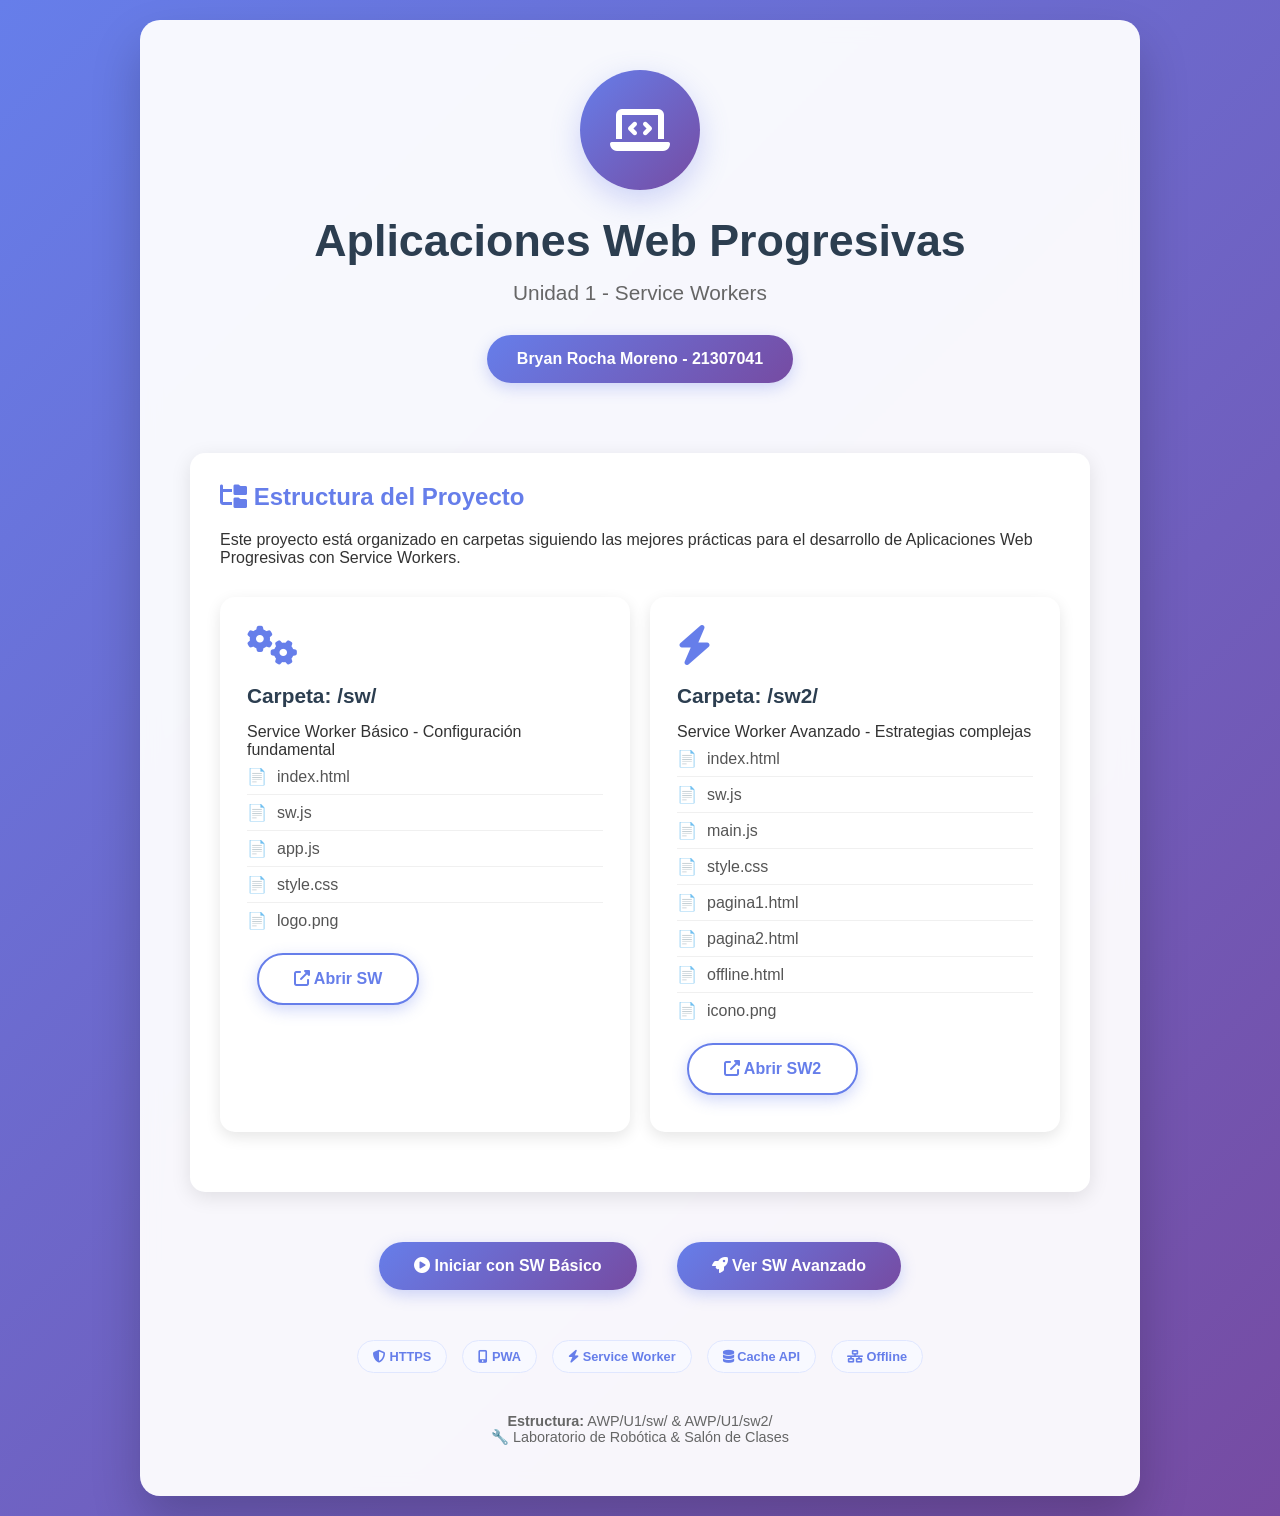
==== AWP/U1/index.html @ a45bd18b "Add files via upload" ====
<!DOCTYPE html>
<html lang="es">
<head>
    <meta charset="UTF-8">
    <meta name="viewport" content="width=device-width, initial-scale=1.0">
    <title>AWP - Bryan Rocha Moreno</title>
    <link rel="stylesheet" href="https://cdnjs.cloudflare.com/ajax/libs/font-awesome/6.4.0/css/all.min.css">
    <style>
        * {
            margin: 0;
            padding: 0;
            box-sizing: border-box;
        }

        body {
            font-family: 'Segoe UI', Tahoma, Geneva, Verdana, sans-serif;
            background: linear-gradient(135deg, #667eea 0%, #764ba2 100%);
            min-height: 100vh;
            display: flex;
            align-items: center;
            justify-content: center;
            padding: 20px;
            color: #333;
        }

        .container {
            background: rgba(255, 255, 255, 0.95);
            backdrop-filter: blur(10px);
            border-radius: 20px;
            padding: 50px;
            box-shadow: 0 25px 50px rgba(0, 0, 0, 0.2);
            max-width: 1000px;
            width: 100%;
            text-align: center;
        }

        .header {
            margin-bottom: 50px;
        }

        .logo {
            width: 120px;
            height: 120px;
            background: linear-gradient(135deg, #667eea, #764ba2);
            border-radius: 50%;
            margin: 0 auto 25px;
            display: flex;
            align-items: center;
            justify-content: center;
            font-size: 3rem;
            color: white;
            box-shadow: 0 10px 30px rgba(102, 126, 234, 0.3);
        }

        h1 {
            color: #2c3e50;
            font-size: 2.8rem;
            margin-bottom: 15px;
            font-weight: 700;
        }

        .subtitle {
            color: #666;
            font-size: 1.3rem;
            margin-bottom: 10px;
        }

        .student-info {
            background: linear-gradient(135deg, #667eea, #764ba2);
            color: white;
            padding: 15px 30px;
            border-radius: 30px;
            display: inline-block;
            font-weight: 600;
            margin: 20px 0;
            box-shadow: 0 5px 15px rgba(102, 126, 234, 0.3);
        }

        .info-card {
            background: white;
            padding: 30px;
            border-radius: 15px;
            box-shadow: 0 5px 20px rgba(0, 0, 0, 0.1);
            margin: 30px 0;
            text-align: left;
        }

        .info-card h2 {
            color: #667eea;
            margin-bottom: 20px;
            font-size: 1.5rem;
        }

        .folder-structure {
            display: grid;
            grid-template-columns: repeat(auto-fit, minmax(300px, 1fr));
            gap: 20px;
            margin: 30px 0;
        }

        .folder {
            background: white;
            padding: 25px;
            border-radius: 15px;
            box-shadow: 0 5px 15px rgba(0, 0, 0, 0.1);
            transition: all 0.3s ease;
            border: 2px solid transparent;
        }

        .folder:hover {
            transform: translateY(-5px);
            border-color: #667eea;
            box-shadow: 0 10px 25px rgba(0, 0, 0, 0.15);
        }

        .folder-icon {
            font-size: 2.5rem;
            color: #667eea;
            margin-bottom: 15px;
        }

        .folder h3 {
            color: #2c3e50;
            margin-bottom: 15px;
            font-size: 1.3rem;
        }

        .file-list {
            list-style: none;
            text-align: left;
        }

        .file-list li {
            padding: 8px 0;
            border-bottom: 1px solid #f0f0f0;
            color: #555;
            display: flex;
            align-items: center;
        }

        .file-list li:before {
            content: "📄";
            margin-right: 10px;
        }

        .file-list li:last-child {
            border-bottom: none;
        }

        .btn {
            display: inline-block;
            background: linear-gradient(135deg, #667eea, #764ba2);
            color: white;
            padding: 15px 35px;
            border-radius: 30px;
            text-decoration: none;
            font-weight: 600;
            transition: all 0.3s ease;
            border: none;
            cursor: pointer;
            margin: 10px;
            box-shadow: 0 5px 15px rgba(102, 126, 234, 0.3);
        }

        .btn:hover {
            transform: scale(1.05);
            box-shadow: 0 8px 25px rgba(102, 126, 234, 0.4);
        }

        .btn-outline {
            background: transparent;
            border: 2px solid #667eea;
            color: #667eea;
        }

        .btn-outline:hover {
            background: #667eea;
            color: white;
        }

        .actions {
            margin: 40px 0;
            display: flex;
            justify-content: center;
            gap: 20px;
            flex-wrap: wrap;
        }

        .footer {
            margin-top: 40px;
            color: #666;
            font-size: 0.9rem;
        }

        .tech-badges {
            display: flex;
            justify-content: center;
            gap: 15px;
            margin: 20px 0;
            flex-wrap: wrap;
        }

        .badge {
            background: #f8f9ff;
            color: #667eea;
            padding: 8px 15px;
            border-radius: 20px;
            font-size: 0.8rem;
            font-weight: 600;
            border: 1px solid #e0e7ff;
        }

        @keyframes fadeIn {
            from {
                opacity: 0;
                transform: translateY(30px);
            }
            to {
                opacity: 1;
                transform: translateY(0);
            }
        }

        .container {
            animation: fadeIn 0.8s ease-out;
        }

        @media (max-width: 768px) {
            .container {
                padding: 30px 20px;
            }
            
            h1 {
                font-size: 2.2rem;
            }
            
            .folder-structure {
                grid-template-columns: 1fr;
            }
            
            .actions {
                flex-direction: column;
                align-items: center;
            }
            
            .btn {
                width: 100%;
                max-width: 300px;
            }
        }
    </style>
</head>
<body>
    <div class="container">
        <!-- Header con información personal -->
        <div class="header">
            <div class="logo">
                <i class="fas fa-laptop-code"></i>
            </div>
            <h1>Aplicaciones Web Progresivas</h1>
            <div class="subtitle">Unidad 1 - Service Workers</div>
            <div class="student-info">
                Bryan Rocha Moreno - 21307041
            </div>
        </div>

        <!-- Información de la estructura -->
        <div class="info-card">
            <h2><i class="fas fa-folder-tree"></i> Estructura del Proyecto</h2>
            <p>Este proyecto está organizado en carpetas siguiendo las mejores prácticas para el desarrollo de Aplicaciones Web Progresivas con Service Workers.</p>
            
            <div class="folder-structure">
                <!-- Carpeta SW -->
                <div class="folder">
                    <div class="folder-icon">
                        <i class="fas fa-cogs"></i>
                    </div>
                    <h3>Carpeta: /sw/</h3>
                    <p>Service Worker Básico - Configuración fundamental</p>
                    <ul class="file-list">
                        <li>index.html</li>
                        <li>sw.js</li>
                        <li>app.js</li>
                        <li>style.css</li>
                        <li>logo.png</li>
                    </ul>
                    <a href="sw/index.html" class="btn btn-outline" style="margin-top: 15px;">
                        <i class="fas fa-external-link-alt"></i> Abrir SW
                    </a>
                </div>

                <!-- Carpeta SW2 -->
                <div class="folder">
                    <div class="folder-icon">
                        <i class="fas fa-bolt"></i>
                    </div>
                    <h3>Carpeta: /sw2/</h3>
                    <p>Service Worker Avanzado - Estrategias complejas</p>
                    <ul class="file-list">
                        <li>index.html</li>
                        <li>sw.js</li>
                        <li>main.js</li>
                        <li>style.css</li>
                        <li>pagina1.html</li>
                        <li>pagina2.html</li>
                        <li>offline.html</li>
                        <li>icono.png</li>
                    </ul>
                    <a href="sw2/index.html" class="btn btn-outline" style="margin-top: 15px;">
                        <i class="fas fa-external-link-alt"></i> Abrir SW2
                    </a>
                </div>
            </div>
        </div>

        <!-- Acciones principales -->
        <div class="actions">
            <a href="sw/index.html" class="btn">
                <i class="fas fa-play-circle"></i> Iniciar con SW Básico
            </a>
            <a href="sw2/index.html" class="btn">
                <i class="fas fa-rocket"></i> Ver SW Avanzado
            </a>
        </div>

        <!-- Tecnologías utilizadas -->
        <div class="tech-badges">
            <span class="badge"><i class="fas fa-shield-alt"></i> HTTPS</span>
            <span class="badge"><i class="fas fa-mobile-alt"></i> PWA</span>
            <span class="badge"><i class="fas fa-bolt"></i> Service Worker</span>
            <span class="badge"><i class="fas fa-database"></i> Cache API</span>
            <span class="badge"><i class="fas fa-network-wired"></i> Offline</span>
        </div>

        <!-- Footer -->
        <div class="footer">
            <p><strong>Estructura:</strong> AWP/U1/sw/ & AWP/U1/sw2/</p>
            <p>🔧 Laboratorio de Robótica & Salón de Clases</p>
        </div>
    </div>
</body>
</html>
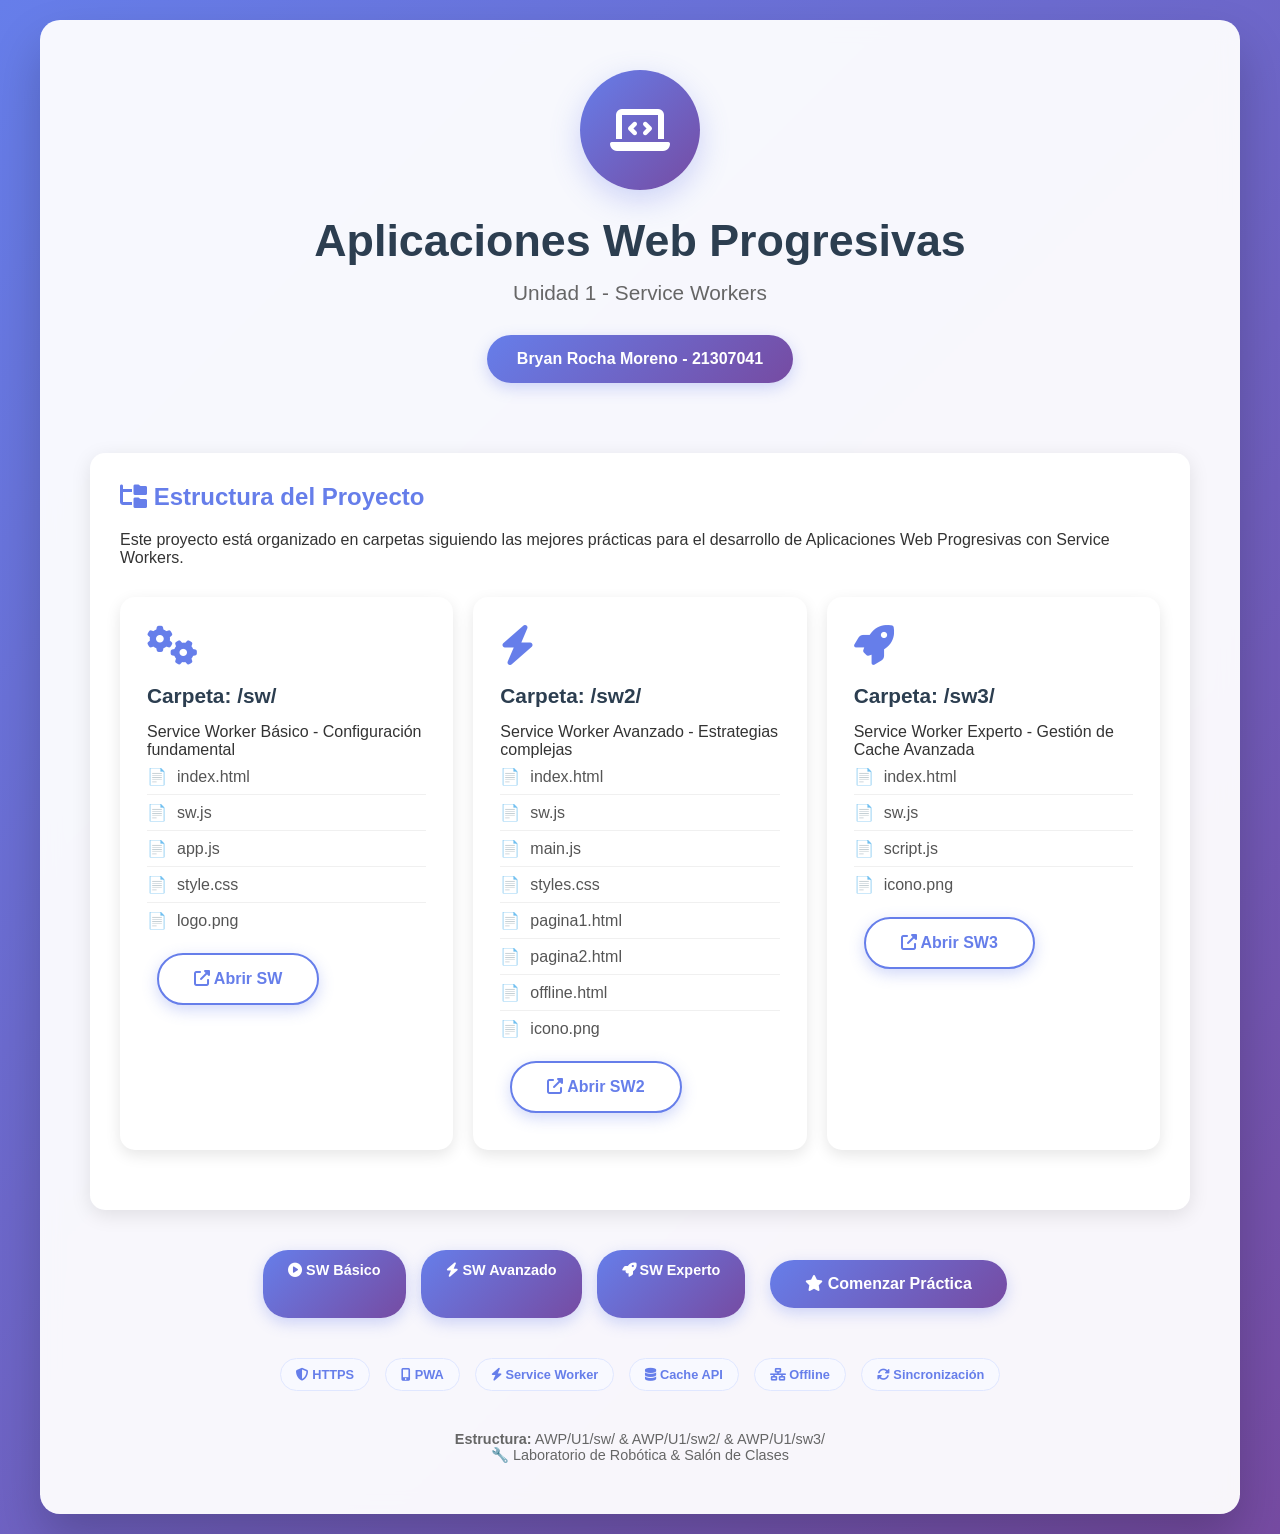
==== commit 424f52ef: "Add files via upload" ====
--- a/AWP/U1/index.html
+++ b/AWP/U1/index.html
@@ -29,7 +29,7 @@
             border-radius: 20px;
             padding: 50px;
             box-shadow: 0 25px 50px rgba(0, 0, 0, 0.2);
-            max-width: 1000px;
+            max-width: 1200px;
             width: 100%;
             text-align: center;
         }
@@ -182,8 +182,26 @@
             margin: 40px 0;
             display: flex;
             justify-content: center;
-            gap: 20px;
+            gap: 15px;
             flex-wrap: wrap;
+        }
+
+        .action-btn {
+            display: inline-block;
+            background: linear-gradient(135deg, #667eea, #764ba2);
+            color: white;
+            padding: 12px 25px;
+            border-radius: 25px;
+            text-decoration: none;
+            font-weight: 600;
+            transition: all 0.3s ease;
+            box-shadow: 0 5px 15px rgba(102, 126, 234, 0.3);
+            font-size: 0.9rem;
+        }
+
+        .action-btn:hover {
+            transform: translateY(-2px);
+            box-shadow: 0 8px 25px rgba(102, 126, 234, 0.4);
         }
 
         .footer {
@@ -243,7 +261,7 @@
                 align-items: center;
             }
             
-            .btn {
+            .btn, .action-btn {
                 width: 100%;
                 max-width: 300px;
             }
@@ -300,7 +318,7 @@
                         <li>index.html</li>
                         <li>sw.js</li>
                         <li>main.js</li>
-                        <li>style.css</li>
+                        <li>styles.css</li>
                         <li>pagina1.html</li>
                         <li>pagina2.html</li>
                         <li>offline.html</li>
@@ -310,16 +328,40 @@
                         <i class="fas fa-external-link-alt"></i> Abrir SW2
                     </a>
                 </div>
+
+                <!-- Carpeta SW3 - NUEVA -->
+                <div class="folder">
+                    <div class="folder-icon">
+                        <i class="fas fa-rocket"></i>
+                    </div>
+                    <h3>Carpeta: /sw3/</h3>
+                    <p>Service Worker Experto - Gestión de Cache Avanzada</p>
+                    <ul class="file-list">
+                        <li>index.html</li>
+                        <li>sw.js</li>
+                        <li>script.js</li>
+                        <li>icono.png</li>
+                    </ul>
+                    <a href="sw3/index.html" class="btn btn-outline" style="margin-top: 15px;">
+                        <i class="fas fa-external-link-alt"></i> Abrir SW3
+                    </a>
+                </div>
             </div>
         </div>
 
         <!-- Acciones principales -->
         <div class="actions">
+            <a href="sw/index.html" class="action-btn">
+                <i class="fas fa-play-circle"></i> SW Básico
+            </a>
+            <a href="sw2/index.html" class="action-btn">
+                <i class="fas fa-bolt"></i> SW Avanzado
+            </a>
+            <a href="sw3/index.html" class="action-btn">
+                <i class="fas fa-rocket"></i> SW Experto
+            </a>
             <a href="sw/index.html" class="btn">
-                <i class="fas fa-play-circle"></i> Iniciar con SW Básico
-            </a>
-            <a href="sw2/index.html" class="btn">
-                <i class="fas fa-rocket"></i> Ver SW Avanzado
+                <i class="fas fa-star"></i> Comenzar Práctica
             </a>
         </div>
 
@@ -330,11 +372,12 @@
             <span class="badge"><i class="fas fa-bolt"></i> Service Worker</span>
             <span class="badge"><i class="fas fa-database"></i> Cache API</span>
             <span class="badge"><i class="fas fa-network-wired"></i> Offline</span>
+            <span class="badge"><i class="fas fa-sync-alt"></i> Sincronización</span>
         </div>
 
         <!-- Footer -->
         <div class="footer">
-            <p><strong>Estructura:</strong> AWP/U1/sw/ & AWP/U1/sw2/</p>
+            <p><strong>Estructura:</strong> AWP/U1/sw/ & AWP/U1/sw2/ & AWP/U1/sw3/</p>
             <p>🔧 Laboratorio de Robótica & Salón de Clases</p>
         </div>
     </div>
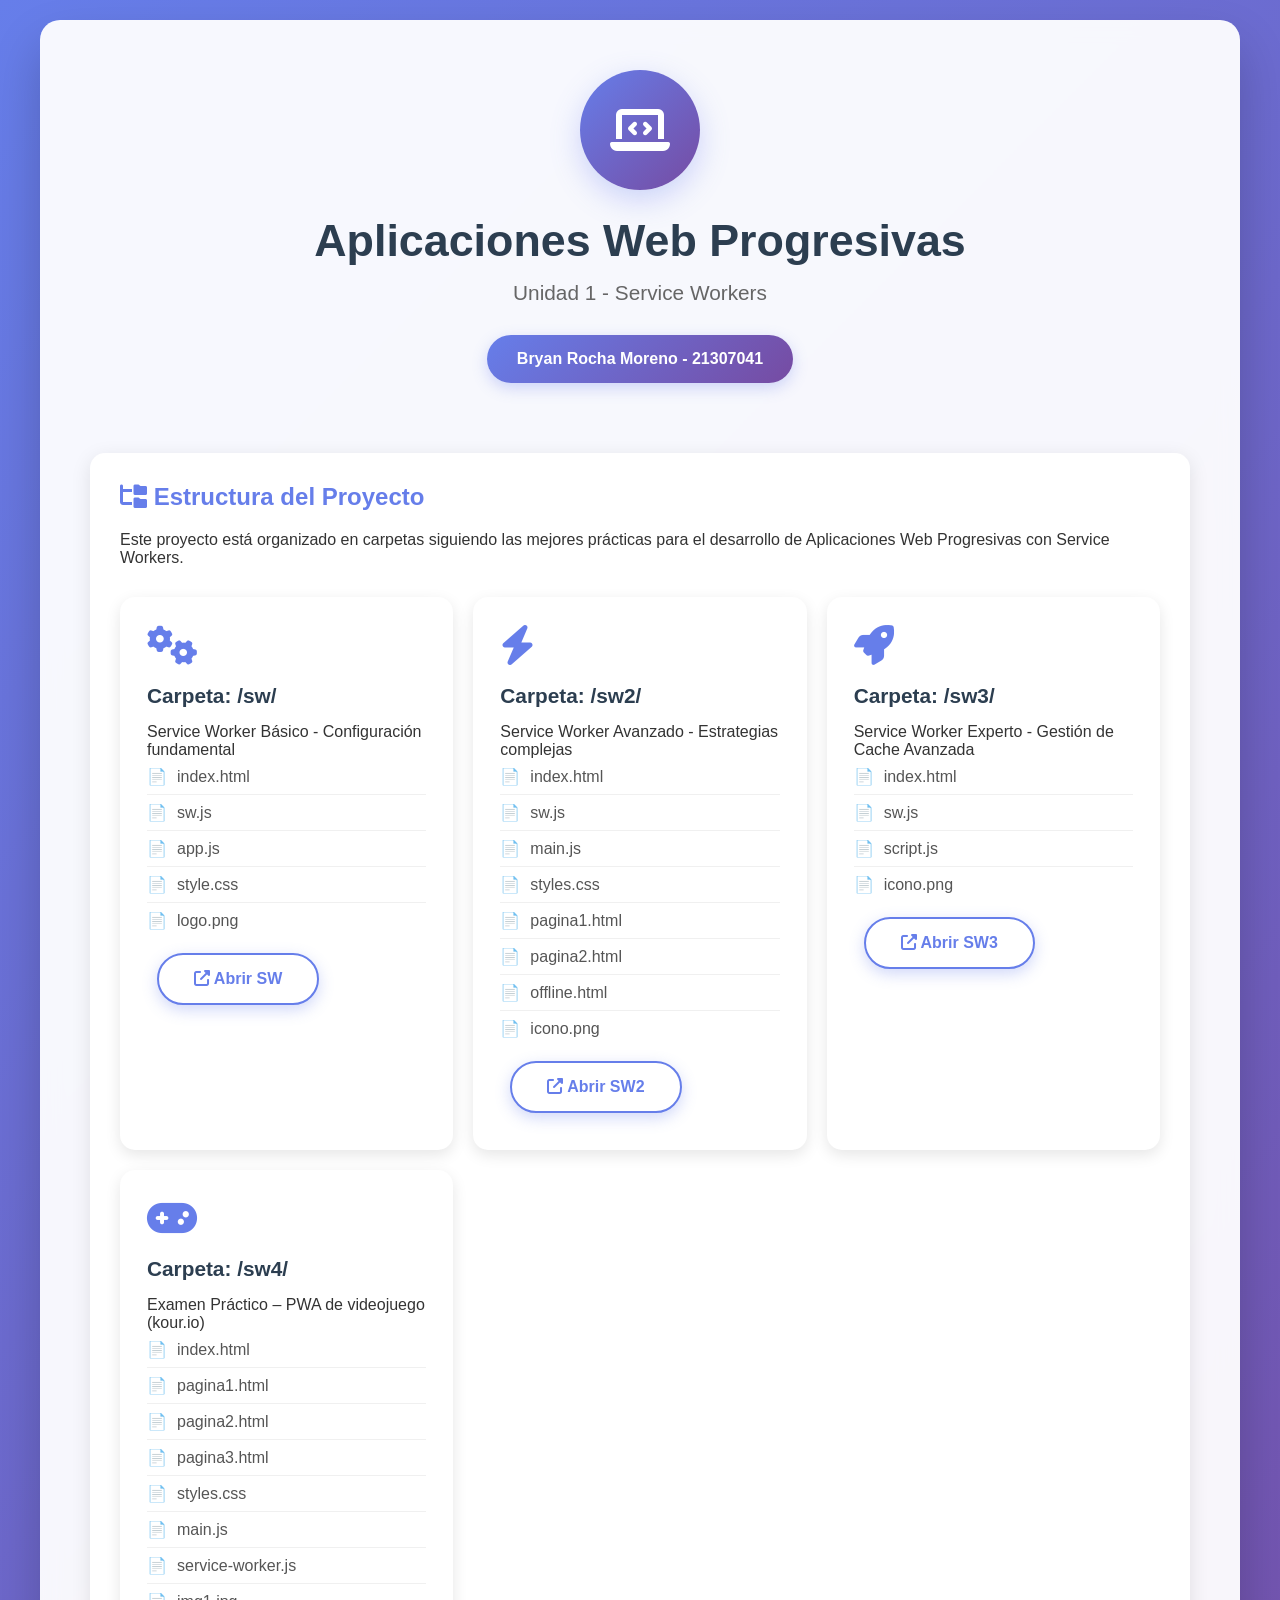
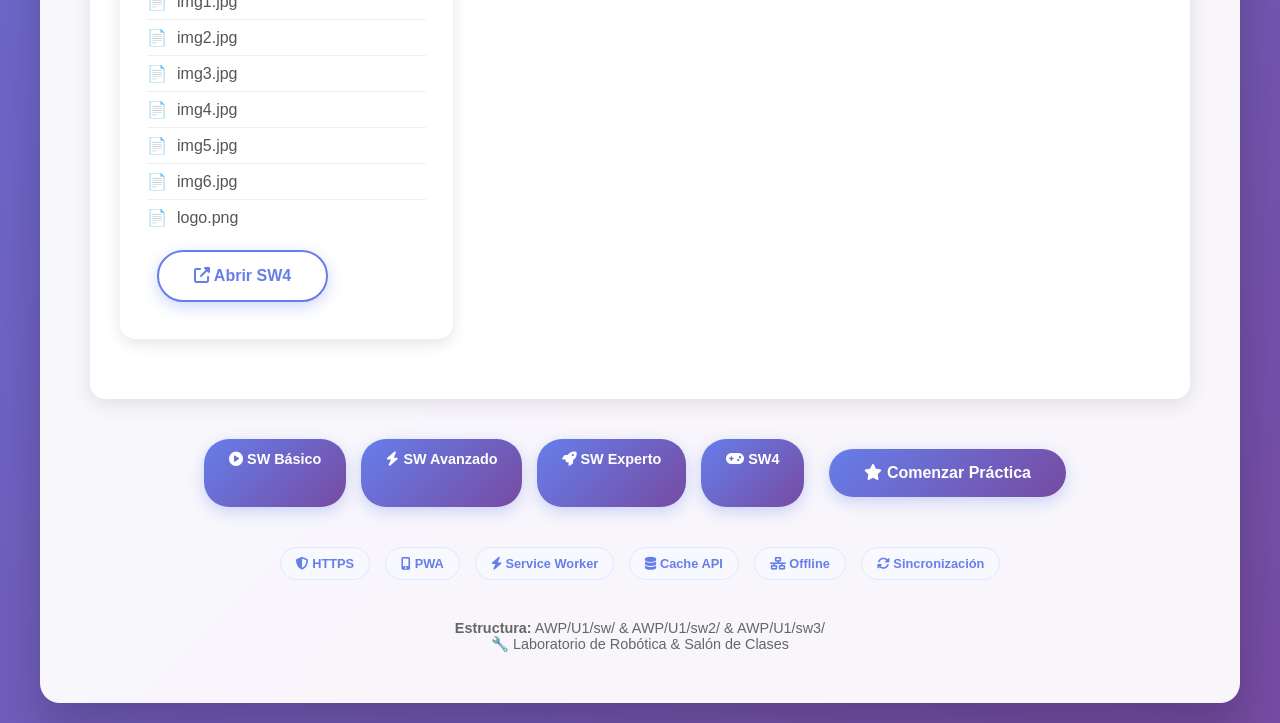
==== commit 83ecf36f: "Add files via upload" ====
--- a/AWP/U1/index.html
+++ b/AWP/U1/index.html
@@ -346,6 +346,34 @@
                         <i class="fas fa-external-link-alt"></i> Abrir SW3
                     </a>
                 </div>
+
+                <!-- Carpeta SW4 -->
+                <div class="folder">
+                    <div class="folder-icon">
+                        <i class="fas fa-gamepad"></i>
+                    </div>
+                    <h3>Carpeta: /sw4/</h3>
+                    <p>Examen Práctico – PWA de videojuego (kour.io)</p>
+                    <ul class="file-list">
+                        <li>index.html</li>
+                        <li>pagina1.html</li>
+                        <li>pagina2.html</li>
+                        <li>pagina3.html</li>
+                        <li>styles.css</li>
+                        <li>main.js</li>
+                        <li>service-worker.js</li>
+                        <li>img1.jpg</li>
+                        <li>img2.jpg</li>
+                        <li>img3.jpg</li>
+                        <li>img4.jpg</li>
+                        <li>img5.jpg</li>
+                        <li>img6.jpg</li>
+                        <li>logo.png</li>
+                    </ul>
+                    <a href="sw4/index.html" class="btn btn-outline" style="margin-top: 15px;">
+                        <i class="fas fa-external-link-alt"></i> Abrir SW4
+                    </a>
+                </div>
             </div>
         </div>
 
@@ -360,6 +388,9 @@
             <a href="sw3/index.html" class="action-btn">
                 <i class="fas fa-rocket"></i> SW Experto
             </a>
+            <a href="sw4/index.html" class="action-btn">
+                <i class="fas fa-gamepad"></i> SW4
+            </a>
             <a href="sw/index.html" class="btn">
                 <i class="fas fa-star"></i> Comenzar Práctica
             </a>
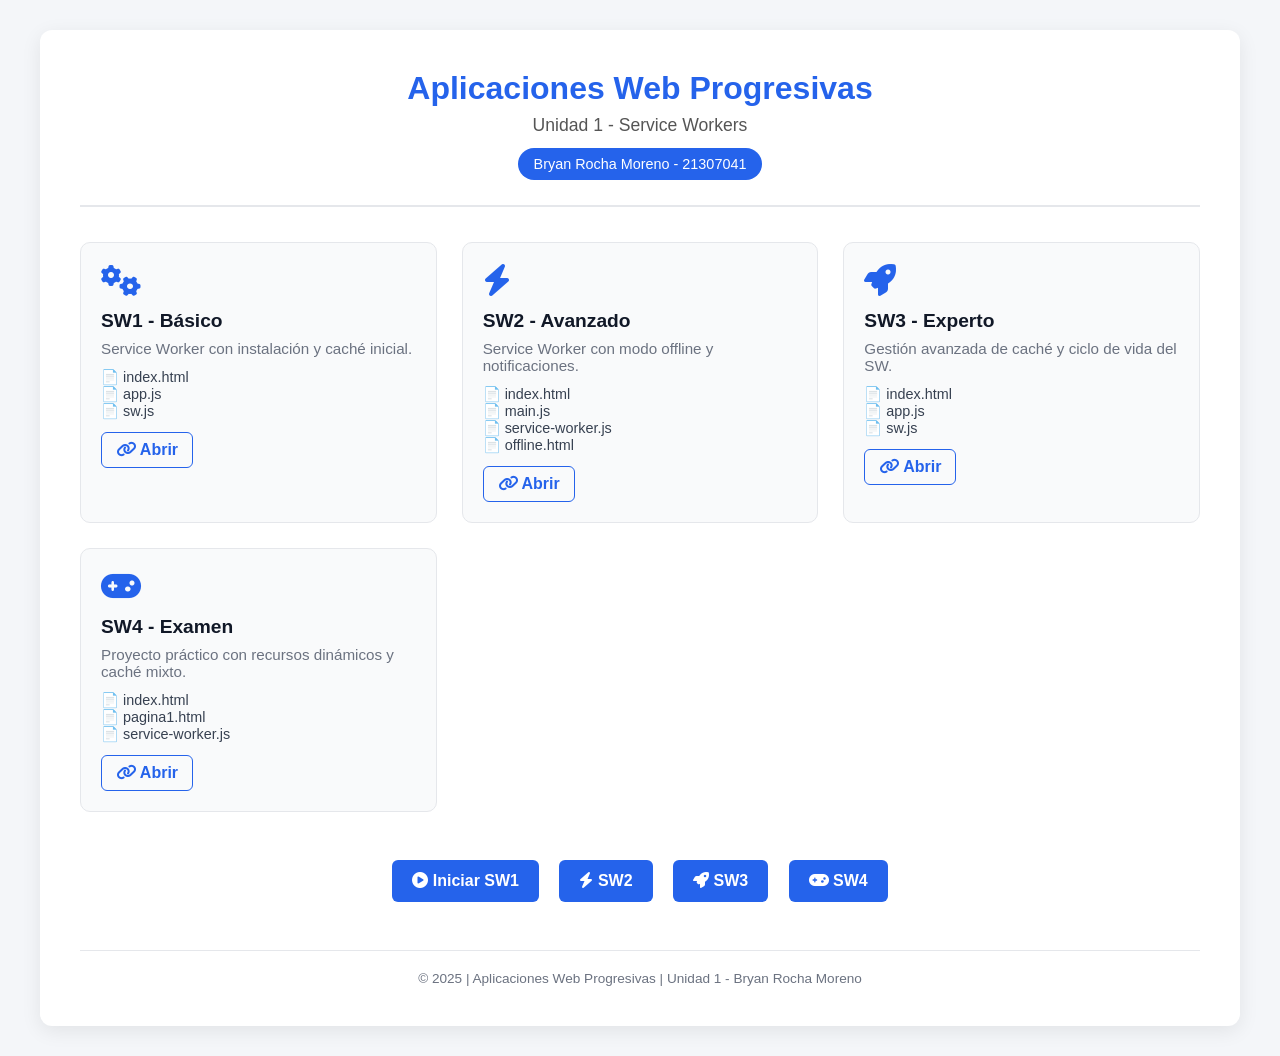
==== commit 4c9182c0: "Update index.html" ====
--- a/AWP/U1/index.html
+++ b/AWP/U1/index.html
@@ -1,416 +1,242 @@
 <!DOCTYPE html>
 <html lang="es">
 <head>
-    <meta charset="UTF-8">
-    <meta name="viewport" content="width=device-width, initial-scale=1.0">
-    <title>AWP - Bryan Rocha Moreno</title>
-    <link rel="stylesheet" href="https://cdnjs.cloudflare.com/ajax/libs/font-awesome/6.4.0/css/all.min.css">
-    <style>
-        * {
-            margin: 0;
-            padding: 0;
-            box-sizing: border-box;
-        }
-
-        body {
-            font-family: 'Segoe UI', Tahoma, Geneva, Verdana, sans-serif;
-            background: linear-gradient(135deg, #667eea 0%, #764ba2 100%);
-            min-height: 100vh;
-            display: flex;
-            align-items: center;
-            justify-content: center;
-            padding: 20px;
-            color: #333;
-        }
-
-        .container {
-            background: rgba(255, 255, 255, 0.95);
-            backdrop-filter: blur(10px);
-            border-radius: 20px;
-            padding: 50px;
-            box-shadow: 0 25px 50px rgba(0, 0, 0, 0.2);
-            max-width: 1200px;
-            width: 100%;
-            text-align: center;
-        }
-
-        .header {
-            margin-bottom: 50px;
-        }
-
-        .logo {
-            width: 120px;
-            height: 120px;
-            background: linear-gradient(135deg, #667eea, #764ba2);
-            border-radius: 50%;
-            margin: 0 auto 25px;
-            display: flex;
-            align-items: center;
-            justify-content: center;
-            font-size: 3rem;
-            color: white;
-            box-shadow: 0 10px 30px rgba(102, 126, 234, 0.3);
-        }
-
-        h1 {
-            color: #2c3e50;
-            font-size: 2.8rem;
-            margin-bottom: 15px;
-            font-weight: 700;
-        }
-
-        .subtitle {
-            color: #666;
-            font-size: 1.3rem;
-            margin-bottom: 10px;
-        }
-
-        .student-info {
-            background: linear-gradient(135deg, #667eea, #764ba2);
-            color: white;
-            padding: 15px 30px;
-            border-radius: 30px;
-            display: inline-block;
-            font-weight: 600;
-            margin: 20px 0;
-            box-shadow: 0 5px 15px rgba(102, 126, 234, 0.3);
-        }
-
-        .info-card {
-            background: white;
-            padding: 30px;
-            border-radius: 15px;
-            box-shadow: 0 5px 20px rgba(0, 0, 0, 0.1);
-            margin: 30px 0;
-            text-align: left;
-        }
-
-        .info-card h2 {
-            color: #667eea;
-            margin-bottom: 20px;
-            font-size: 1.5rem;
-        }
-
-        .folder-structure {
-            display: grid;
-            grid-template-columns: repeat(auto-fit, minmax(300px, 1fr));
-            gap: 20px;
-            margin: 30px 0;
-        }
-
-        .folder {
-            background: white;
-            padding: 25px;
-            border-radius: 15px;
-            box-shadow: 0 5px 15px rgba(0, 0, 0, 0.1);
-            transition: all 0.3s ease;
-            border: 2px solid transparent;
-        }
-
-        .folder:hover {
-            transform: translateY(-5px);
-            border-color: #667eea;
-            box-shadow: 0 10px 25px rgba(0, 0, 0, 0.15);
-        }
-
-        .folder-icon {
-            font-size: 2.5rem;
-            color: #667eea;
-            margin-bottom: 15px;
-        }
-
-        .folder h3 {
-            color: #2c3e50;
-            margin-bottom: 15px;
-            font-size: 1.3rem;
-        }
-
-        .file-list {
-            list-style: none;
-            text-align: left;
-        }
-
-        .file-list li {
-            padding: 8px 0;
-            border-bottom: 1px solid #f0f0f0;
-            color: #555;
-            display: flex;
-            align-items: center;
-        }
-
-        .file-list li:before {
-            content: "📄";
-            margin-right: 10px;
-        }
-
-        .file-list li:last-child {
-            border-bottom: none;
-        }
-
-        .btn {
-            display: inline-block;
-            background: linear-gradient(135deg, #667eea, #764ba2);
-            color: white;
-            padding: 15px 35px;
-            border-radius: 30px;
-            text-decoration: none;
-            font-weight: 600;
-            transition: all 0.3s ease;
-            border: none;
-            cursor: pointer;
-            margin: 10px;
-            box-shadow: 0 5px 15px rgba(102, 126, 234, 0.3);
-        }
-
-        .btn:hover {
-            transform: scale(1.05);
-            box-shadow: 0 8px 25px rgba(102, 126, 234, 0.4);
-        }
-
-        .btn-outline {
-            background: transparent;
-            border: 2px solid #667eea;
-            color: #667eea;
-        }
-
-        .btn-outline:hover {
-            background: #667eea;
-            color: white;
-        }
-
-        .actions {
-            margin: 40px 0;
-            display: flex;
-            justify-content: center;
-            gap: 15px;
-            flex-wrap: wrap;
-        }
-
-        .action-btn {
-            display: inline-block;
-            background: linear-gradient(135deg, #667eea, #764ba2);
-            color: white;
-            padding: 12px 25px;
-            border-radius: 25px;
-            text-decoration: none;
-            font-weight: 600;
-            transition: all 0.3s ease;
-            box-shadow: 0 5px 15px rgba(102, 126, 234, 0.3);
-            font-size: 0.9rem;
-        }
-
-        .action-btn:hover {
-            transform: translateY(-2px);
-            box-shadow: 0 8px 25px rgba(102, 126, 234, 0.4);
-        }
-
-        .footer {
-            margin-top: 40px;
-            color: #666;
-            font-size: 0.9rem;
-        }
-
-        .tech-badges {
-            display: flex;
-            justify-content: center;
-            gap: 15px;
-            margin: 20px 0;
-            flex-wrap: wrap;
-        }
-
-        .badge {
-            background: #f8f9ff;
-            color: #667eea;
-            padding: 8px 15px;
-            border-radius: 20px;
-            font-size: 0.8rem;
-            font-weight: 600;
-            border: 1px solid #e0e7ff;
-        }
-
-        @keyframes fadeIn {
-            from {
-                opacity: 0;
-                transform: translateY(30px);
-            }
-            to {
-                opacity: 1;
-                transform: translateY(0);
-            }
-        }
-
-        .container {
-            animation: fadeIn 0.8s ease-out;
-        }
-
-        @media (max-width: 768px) {
-            .container {
-                padding: 30px 20px;
-            }
-            
-            h1 {
-                font-size: 2.2rem;
-            }
-            
-            .folder-structure {
-                grid-template-columns: 1fr;
-            }
-            
-            .actions {
-                flex-direction: column;
-                align-items: center;
-            }
-            
-            .btn, .action-btn {
-                width: 100%;
-                max-width: 300px;
-            }
-        }
-    </style>
+  <meta charset="UTF-8" />
+  <meta name="viewport" content="width=device-width, initial-scale=1.0" />
+  <title>Aplicaciones Web Progresivas - Bryan Rocha Moreno</title>
+  <link rel="stylesheet" href="https://cdnjs.cloudflare.com/ajax/libs/font-awesome/6.4.0/css/all.min.css">
+  <style>
+    * {
+      margin: 0;
+      padding: 0;
+      box-sizing: border-box;
+    }
+
+    body {
+      font-family: "Segoe UI", Roboto, sans-serif;
+      background: #f4f6f9;
+      color: #1f2937;
+      display: flex;
+      flex-direction: column;
+      align-items: center;
+      min-height: 100vh;
+      padding: 30px 20px;
+    }
+
+    .container {
+      max-width: 1200px;
+      width: 100%;
+      background: white;
+      border-radius: 12px;
+      box-shadow: 0 5px 20px rgba(0, 0, 0, 0.08);
+      padding: 40px;
+    }
+
+    header {
+      text-align: center;
+      border-bottom: 2px solid #e5e7eb;
+      padding-bottom: 25px;
+      margin-bottom: 35px;
+    }
+
+    header h1 {
+      font-size: 2rem;
+      color: #2563eb;
+      margin-bottom: 8px;
+    }
+
+    header h2 {
+      font-size: 1.1rem;
+      font-weight: 500;
+      color: #555;
+      margin-bottom: 12px;
+    }
+
+    .student {
+      background: #2563eb;
+      color: white;
+      padding: 8px 16px;
+      display: inline-block;
+      border-radius: 20px;
+      font-size: 0.9rem;
+      font-weight: 500;
+    }
+
+    .folders {
+      display: grid;
+      grid-template-columns: repeat(auto-fit, minmax(270px, 1fr));
+      gap: 25px;
+      margin-top: 25px;
+    }
+
+    .folder {
+      background: #f9fafb;
+      border: 1px solid #e5e7eb;
+      border-radius: 10px;
+      padding: 20px;
+      transition: 0.2s ease;
+    }
+
+    .folder:hover {
+      box-shadow: 0 8px 16px rgba(0, 0, 0, 0.08);
+      transform: translateY(-3px);
+    }
+
+    .folder .icon {
+      font-size: 2rem;
+      color: #2563eb;
+      margin-bottom: 10px;
+    }
+
+    .folder h3 {
+      color: #111827;
+      font-size: 1.2rem;
+      margin-bottom: 8px;
+    }
+
+    .folder p {
+      font-size: 0.95rem;
+      color: #6b7280;
+      margin-bottom: 12px;
+    }
+
+    .file-list {
+      list-style: none;
+      font-size: 0.9rem;
+      color: #374151;
+      margin-bottom: 12px;
+    }
+
+    .file-list li::before {
+      content: "📄 ";
+    }
+
+    .folder a {
+      display: inline-block;
+      color: #2563eb;
+      font-weight: 600;
+      text-decoration: none;
+      border: 1px solid #2563eb;
+      padding: 8px 14px;
+      border-radius: 6px;
+      transition: 0.2s;
+    }
+
+    .folder a:hover {
+      background: #2563eb;
+      color: white;
+    }
+
+    .actions {
+      text-align: center;
+      margin: 40px 0;
+    }
+
+    .actions a {
+      display: inline-block;
+      margin: 8px;
+      padding: 12px 20px;
+      border-radius: 6px;
+      background: #2563eb;
+      color: white;
+      text-decoration: none;
+      font-weight: 600;
+      transition: 0.2s;
+    }
+
+    .actions a:hover {
+      background: #1e40af;
+    }
+
+    footer {
+      text-align: center;
+      font-size: 0.85rem;
+      color: #6b7280;
+      border-top: 1px solid #e5e7eb;
+      padding-top: 20px;
+      margin-top: 30px;
+    }
+
+    @media (max-width: 768px) {
+      .container {
+        padding: 25px;
+      }
+
+      header h1 {
+        font-size: 1.6rem;
+      }
+    }
+  </style>
 </head>
 <body>
-    <div class="container">
-        <!-- Header con información personal -->
-        <div class="header">
-            <div class="logo">
-                <i class="fas fa-laptop-code"></i>
-            </div>
-            <h1>Aplicaciones Web Progresivas</h1>
-            <div class="subtitle">Unidad 1 - Service Workers</div>
-            <div class="student-info">
-                Bryan Rocha Moreno - 21307041
-            </div>
-        </div>
-
-        <!-- Información de la estructura -->
-        <div class="info-card">
-            <h2><i class="fas fa-folder-tree"></i> Estructura del Proyecto</h2>
-            <p>Este proyecto está organizado en carpetas siguiendo las mejores prácticas para el desarrollo de Aplicaciones Web Progresivas con Service Workers.</p>
-            
-            <div class="folder-structure">
-                <!-- Carpeta SW -->
-                <div class="folder">
-                    <div class="folder-icon">
-                        <i class="fas fa-cogs"></i>
-                    </div>
-                    <h3>Carpeta: /sw/</h3>
-                    <p>Service Worker Básico - Configuración fundamental</p>
-                    <ul class="file-list">
-                        <li>index.html</li>
-                        <li>sw.js</li>
-                        <li>app.js</li>
-                        <li>style.css</li>
-                        <li>logo.png</li>
-                    </ul>
-                    <a href="sw/index.html" class="btn btn-outline" style="margin-top: 15px;">
-                        <i class="fas fa-external-link-alt"></i> Abrir SW
-                    </a>
-                </div>
-
-                <!-- Carpeta SW2 -->
-                <div class="folder">
-                    <div class="folder-icon">
-                        <i class="fas fa-bolt"></i>
-                    </div>
-                    <h3>Carpeta: /sw2/</h3>
-                    <p>Service Worker Avanzado - Estrategias complejas</p>
-                    <ul class="file-list">
-                        <li>index.html</li>
-                        <li>sw.js</li>
-                        <li>main.js</li>
-                        <li>styles.css</li>
-                        <li>pagina1.html</li>
-                        <li>pagina2.html</li>
-                        <li>offline.html</li>
-                        <li>icono.png</li>
-                    </ul>
-                    <a href="sw2/index.html" class="btn btn-outline" style="margin-top: 15px;">
-                        <i class="fas fa-external-link-alt"></i> Abrir SW2
-                    </a>
-                </div>
-
-                <!-- Carpeta SW3 - NUEVA -->
-                <div class="folder">
-                    <div class="folder-icon">
-                        <i class="fas fa-rocket"></i>
-                    </div>
-                    <h3>Carpeta: /sw3/</h3>
-                    <p>Service Worker Experto - Gestión de Cache Avanzada</p>
-                    <ul class="file-list">
-                        <li>index.html</li>
-                        <li>sw.js</li>
-                        <li>script.js</li>
-                        <li>icono.png</li>
-                    </ul>
-                    <a href="sw3/index.html" class="btn btn-outline" style="margin-top: 15px;">
-                        <i class="fas fa-external-link-alt"></i> Abrir SW3
-                    </a>
-                </div>
-
-                <!-- Carpeta SW4 -->
-                <div class="folder">
-                    <div class="folder-icon">
-                        <i class="fas fa-gamepad"></i>
-                    </div>
-                    <h3>Carpeta: /sw4/</h3>
-                    <p>Examen Práctico – PWA de videojuego (kour.io)</p>
-                    <ul class="file-list">
-                        <li>index.html</li>
-                        <li>pagina1.html</li>
-                        <li>pagina2.html</li>
-                        <li>pagina3.html</li>
-                        <li>styles.css</li>
-                        <li>main.js</li>
-                        <li>service-worker.js</li>
-                        <li>img1.jpg</li>
-                        <li>img2.jpg</li>
-                        <li>img3.jpg</li>
-                        <li>img4.jpg</li>
-                        <li>img5.jpg</li>
-                        <li>img6.jpg</li>
-                        <li>logo.png</li>
-                    </ul>
-                    <a href="sw4/index.html" class="btn btn-outline" style="margin-top: 15px;">
-                        <i class="fas fa-external-link-alt"></i> Abrir SW4
-                    </a>
-                </div>
-            </div>
-        </div>
-
-        <!-- Acciones principales -->
-        <div class="actions">
-            <a href="sw/index.html" class="action-btn">
-                <i class="fas fa-play-circle"></i> SW Básico
-            </a>
-            <a href="sw2/index.html" class="action-btn">
-                <i class="fas fa-bolt"></i> SW Avanzado
-            </a>
-            <a href="sw3/index.html" class="action-btn">
-                <i class="fas fa-rocket"></i> SW Experto
-            </a>
-            <a href="sw4/index.html" class="action-btn">
-                <i class="fas fa-gamepad"></i> SW4
-            </a>
-            <a href="sw/index.html" class="btn">
-                <i class="fas fa-star"></i> Comenzar Práctica
-            </a>
-        </div>
-
-        <!-- Tecnologías utilizadas -->
-        <div class="tech-badges">
-            <span class="badge"><i class="fas fa-shield-alt"></i> HTTPS</span>
-            <span class="badge"><i class="fas fa-mobile-alt"></i> PWA</span>
-            <span class="badge"><i class="fas fa-bolt"></i> Service Worker</span>
-            <span class="badge"><i class="fas fa-database"></i> Cache API</span>
-            <span class="badge"><i class="fas fa-network-wired"></i> Offline</span>
-            <span class="badge"><i class="fas fa-sync-alt"></i> Sincronización</span>
-        </div>
-
-        <!-- Footer -->
-        <div class="footer">
-            <p><strong>Estructura:</strong> AWP/U1/sw/ & AWP/U1/sw2/ & AWP/U1/sw3/</p>
-            <p>🔧 Laboratorio de Robótica & Salón de Clases</p>
-        </div>
+  <div class="container">
+    <header>
+      <h1>Aplicaciones Web Progresivas</h1>
+      <h2>Unidad 1 - Service Workers</h2>
+      <div class="student">Bryan Rocha Moreno - 21307041</div>
+    </header>
+
+    <section class="folders">
+      <div class="folder">
+        <div class="icon"><i class="fas fa-cogs"></i></div>
+        <h3>SW1 - Básico</h3>
+        <p>Service Worker con instalación y caché inicial.</p>
+        <ul class="file-list">
+          <li>index.html</li>
+          <li>app.js</li>
+          <li>sw.js</li>
+        </ul>
+        <a href="sw/index.html"><i class="fas fa-link"></i> Abrir</a>
+      </div>
+
+      <div class="folder">
+        <div class="icon"><i class="fas fa-bolt"></i></div>
+        <h3>SW2 - Avanzado</h3>
+        <p>Service Worker con modo offline y notificaciones.</p>
+        <ul class="file-list">
+          <li>index.html</li>
+          <li>main.js</li>
+          <li>service-worker.js</li>
+          <li>offline.html</li>
+        </ul>
+        <a href="sw2/index.html"><i class="fas fa-link"></i> Abrir</a>
+      </div>
+
+      <div class="folder">
+        <div class="icon"><i class="fas fa-rocket"></i></div>
+        <h3>SW3 - Experto</h3>
+        <p>Gestión avanzada de caché y ciclo de vida del SW.</p>
+        <ul class="file-list">
+          <li>index.html</li>
+          <li>app.js</li>
+          <li>sw.js</li>
+        </ul>
+        <a href="sw3/index.html"><i class="fas fa-link"></i> Abrir</a>
+      </div>
+
+      <div class="folder">
+        <div class="icon"><i class="fas fa-gamepad"></i></div>
+        <h3>SW4 - Examen</h3>
+        <p>Proyecto práctico con recursos dinámicos y caché mixto.</p>
+        <ul class="file-list">
+          <li>index.html</li>
+          <li>pagina1.html</li>
+          <li>service-worker.js</li>
+        </ul>
+        <a href="sw4/index.html"><i class="fas fa-link"></i> Abrir</a>
+      </div>
+    </section>
+
+    <div class="actions">
+      <a href="sw/index.html"><i class="fas fa-play-circle"></i> Iniciar SW1</a>
+      <a href="sw2/index.html"><i class="fas fa-bolt"></i> SW2</a>
+      <a href="sw3/index.html"><i class="fas fa-rocket"></i> SW3</a>
+      <a href="sw4/index.html"><i class="fas fa-gamepad"></i> SW4</a>
     </div>
+
+    <footer>
+      © 2025 | Aplicaciones Web Progresivas | Unidad 1 - Bryan Rocha Moreno
+    </footer>
+  </div>
 </body>
-</html>+</html>
